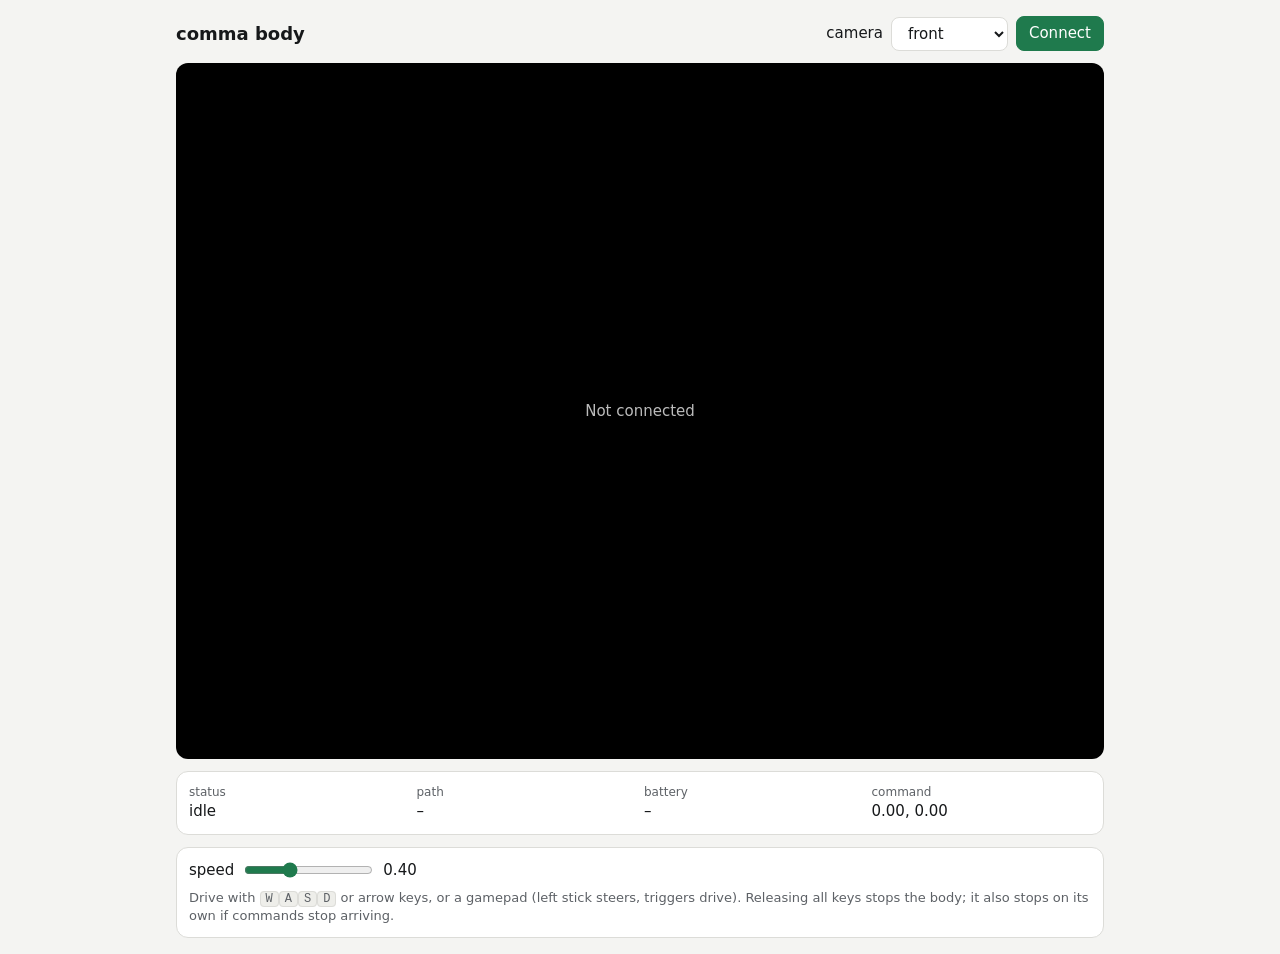
==== openpilot/tools/bodyteleop/static/index.html @ c34d11ce "tools: local comma body teleop without connect tools/bodyteleop/web.py --body <ip> serves a control " ====
<!doctype html>
<html lang="en">
<head>
<meta charset="utf-8">
<meta name="viewport" content="width=device-width, initial-scale=1">
<title>comma body teleop</title>
<style>
  :root {
    --bg: #f4f4f2; --panel: #ffffff; --text: #16181a; --muted: #5d6166; --line: #dcdcd8;
    --accent: #1f7a4d; --warn: #a15c00; --bad: #b3261e; --key: #eeeeea;
  }
  @media (prefers-color-scheme: dark) {
    :root { --bg: #111213; --panel: #1b1d1f; --text: #ececea; --muted: #9a9ea3; --line: #2c2f32;
            --accent: #4cc38a; --warn: #e0a24a; --bad: #ef6b62; --key: #26292c; }
  }
  * { box-sizing: border-box; }
  body { margin: 0; background: var(--bg); color: var(--text); font: 15px/1.4 system-ui, -apple-system, sans-serif; }
  main { max-width: 960px; margin: 0 auto; padding: 16px; display: grid; gap: 12px; }
  header { display: flex; align-items: center; justify-content: space-between; gap: 12px; flex-wrap: wrap; }
  h1 { font-size: 18px; margin: 0; font-weight: 600; }
  .row { display: flex; gap: 8px; align-items: center; flex-wrap: wrap; }
  button, select { font: inherit; color: var(--text); background: var(--panel); border: 1px solid var(--line);
                   border-radius: 8px; padding: 6px 12px; cursor: pointer; }
  button.primary { background: var(--accent); border-color: var(--accent); color: #fff; }
  .video { position: relative; background: #000; border-radius: 12px; overflow: hidden; aspect-ratio: 4 / 3; }
  video { width: 100%; height: 100%; object-fit: contain; display: block; }
  .overlay { position: absolute; inset: 0; display: grid; place-items: center; color: #bbb; text-align: center; padding: 16px; }
  .overlay[hidden] { display: none; }
  .panel { background: var(--panel); border: 1px solid var(--line); border-radius: 12px; padding: 12px; }
  .stats { display: grid; grid-template-columns: repeat(auto-fit, minmax(150px, 1fr)); gap: 8px; }
  .stat .label { color: var(--muted); font-size: 12px; }
  .stat .value { font-variant-numeric: tabular-nums; }
  .ok { color: var(--accent); } .warn { color: var(--warn); } .bad { color: var(--bad); }
  kbd { background: var(--key); border: 1px solid var(--line); border-radius: 4px; padding: 0 5px; font: 12px ui-monospace, monospace; }
  .help { color: var(--muted); font-size: 13px; }
  input[type=range] { accent-color: var(--accent); }
</style>
</head>
<body>
<main>
  <header>
    <h1>comma body</h1>
    <div class="row">
      <label for="camera">camera</label>
      <select id="camera">
        <option value="driver">front</option>
        <option value="wideRoad">rear wide</option>
        <option value="road">rear</option>
      </select>
      <button id="connect" class="primary">Connect</button>
    </div>
  </header>

  <div class="video">
    <video id="video" autoplay playsinline muted></video>
    <div class="overlay" id="overlay">Not connected</div>
  </div>

  <div class="panel stats">
    <div class="stat"><div class="label">status</div><div class="value" id="status">idle</div></div>
    <div class="stat"><div class="label">path</div><div class="value" id="path">–</div></div>
    <div class="stat"><div class="label">battery</div><div class="value" id="battery">–</div></div>
    <div class="stat"><div class="label">command</div><div class="value" id="command">0.00, 0.00</div></div>
  </div>

  <div class="panel row">
    <label for="speed">speed</label>
    <input id="speed" type="range" min="0.1" max="1" step="0.05" value="0.4">
    <span id="speedValue">0.40</span>
    <span class="help">Drive with <kbd>W</kbd><kbd>A</kbd><kbd>S</kbd><kbd>D</kbd> or arrow keys, or a gamepad (left stick steers, triggers drive).
      Releasing all keys stops the body; it also stops on its own if commands stop arriving.</span>
  </div>
</main>

<script>
const $ = (id) => document.getElementById(id);
let pc = null, dc = null, sendTimer = null, statsTimer = null;
let command = [0, 0];  // [throttle (negative = forward), turn (positive = left)]
const keys = new Set();

function setStatus(text, cls = '') { $('status').textContent = text; $('status').className = 'value ' + cls; }
function send(type, data) { if (dc && dc.readyState === 'open') dc.send(JSON.stringify({ type, data })); }
function isRear() { return $('camera').value !== 'driver'; }

function updateCommand() {
  const speed = parseFloat($('speed').value);
  let throttle = 0, turn = 0;
  if (keys.has('w') || keys.has('arrowup')) throttle -= speed;
  if (keys.has('s') || keys.has('arrowdown')) throttle += speed;
  if (keys.has('a') || keys.has('arrowleft')) turn += speed;
  if (keys.has('d') || keys.has('arrowright')) turn -= speed;

  const gp = [...(navigator.getGamepads?.() || [])].find(Boolean);
  if (gp && keys.size === 0) {
    const lx = Math.abs(gp.axes[0] || 0) < 0.15 ? 0 : gp.axes[0];
    const rt = gp.buttons[7]?.value || 0, lt = gp.buttons[6]?.value || 0;
    throttle = (lt - rt) * speed;
    turn = -lx * speed;
  }
  // looking out a rear camera, drive the way the picture faces
  command = [isRear() ? -throttle : throttle, turn];
  $('command').textContent = `${command[0].toFixed(2)}, ${command[1].toFixed(2)}`;
}

async function updateStats() {
  if (!pc) return;
  const stats = await pc.getStats();
  let pair = null;
  stats.forEach((s) => { if (s.type === 'transport' && s.selectedCandidatePairId) pair = stats.get(s.selectedCandidatePairId); });
  if (!pair) stats.forEach((s) => { if (s.type === 'candidate-pair' && s.nominated && s.state === 'succeeded') pair = s; });
  if (!pair) return;
  const local = stats.get(pair.localCandidateId), remote = stats.get(pair.remoteCandidateId);
  const relayed = local?.candidateType === 'relay' || remote?.candidateType === 'relay';
  const addr = remote?.address || remote?.ip || '?';
  const lan = /^(10\.|192\.168\.|172\.(1[6-9]|2\d|3[01])\.|169\.254\.)/.test(addr);
  $('path').textContent = relayed ? 'relayed (!)' : lan ? `direct, LAN (${addr})` : `direct (${addr})`;
  $('path').className = 'value ' + (relayed ? 'bad' : lan ? 'ok' : 'warn');
}

function disconnect(reason = 'Not connected') {
  clearInterval(sendTimer); clearInterval(statsTimer);
  sendTimer = statsTimer = null;
  if (dc) { try { send('testJoystick', { axes: [0, 0], buttons: [false] }); } catch (e) {} }
  if (pc) pc.close();
  pc = dc = null;
  $('video').srcObject = null;
  $('overlay').textContent = reason; $('overlay').hidden = false;
  $('path').textContent = '–'; $('path').className = 'value';
  $('connect').textContent = 'Connect';
  setStatus('idle');
}

async function connect() {
  setStatus('connecting…', 'warn');
  $('connect').textContent = 'Disconnect';
  // no STUN/TURN servers: on your own network the browser and body reach each other directly
  pc = new RTCPeerConnection({ iceServers: [] });
  const transceiver = pc.addTransceiver('video', { direction: 'recvonly' });
  const h264 = (RTCRtpReceiver.getCapabilities('video')?.codecs || []).filter((c) => c.mimeType === 'video/H264');
  if (h264.length) transceiver.setCodecPreferences(h264);

  pc.ontrack = (evt) => {
    if ('playoutDelayHint' in evt.receiver) evt.receiver.playoutDelayHint = 0;
    $('video').srcObject = new MediaStream([evt.track]);
    $('overlay').hidden = true;
  };
  pc.onconnectionstatechange = () => {
    if (!pc) return;
    const s = pc.connectionState;
    if (s === 'connected') setStatus('connected', 'ok');
    else if (s === 'failed' || s === 'disconnected' || s === 'closed') disconnect(`Connection ${s}`);
  };

  dc = pc.createDataChannel('data', { ordered: true });
  dc.onopen = () => {
    send('livestreamVideoEnable', { enabled: true });
    if ($('camera').value !== 'driver') send('livestreamCameraSwitch', { camera: $('camera').value });
    sendTimer = setInterval(() => { updateCommand(); send('testJoystick', { axes: command, buttons: [false] }); }, 50);
    statsTimer = setInterval(updateStats, 1000);
  };
  dc.onmessage = (evt) => {
    try {
      const msg = JSON.parse(typeof evt.data === 'string' ? evt.data : new TextDecoder().decode(evt.data));
      if (msg.type === 'carState') {
        const level = Math.round((msg.data.fuelGauge || 0) * 100);
        $('battery').textContent = `${level}%${msg.data.charging ? ' (charging)' : ''}`;
      } else if (msg.type === 'disconnect') {
        disconnect(msg.data || 'Disconnected by the body');
      }
    } catch (e) { /* ignore malformed messages */ }
  };

  try {
    await pc.setLocalDescription(await pc.createOffer());
    await new Promise((resolve) => {
      if (pc.iceGatheringState === 'complete') return resolve();
      pc.addEventListener('icegatheringstatechange', () => pc.iceGatheringState === 'complete' && resolve());
      setTimeout(resolve, 2000);
    });
    const resp = await fetch('/offer', { method: 'POST', headers: { 'Content-Type': 'application/json' },
                                         body: JSON.stringify({ sdp: pc.localDescription.sdp }) });
    const answer = await resp.json();
    if (answer.error) throw new Error(answer.message || answer.error);
    await pc.setRemoteDescription({ type: 'answer', sdp: answer.sdp });
  } catch (e) {
    disconnect(`Couldn't connect: ${e.message}`);
    setStatus('error', 'bad');
  }
}

$('connect').onclick = () => (pc ? disconnect() : connect());
$('camera').onchange = () => send('livestreamCameraSwitch', { camera: $('camera').value });
$('speed').oninput = () => { $('speedValue').textContent = parseFloat($('speed').value).toFixed(2); };

const DRIVE_KEYS = ['w', 'a', 's', 'd', 'arrowup', 'arrowdown', 'arrowleft', 'arrowright'];
addEventListener('keydown', (e) => { const k = e.key.toLowerCase(); if (DRIVE_KEYS.includes(k)) { keys.add(k); e.preventDefault(); } });
addEventListener('keyup', (e) => keys.delete(e.key.toLowerCase()));
// stop if the page loses focus, so a stuck key can't keep it driving
addEventListener('blur', () => keys.clear());
document.addEventListener('visibilitychange', () => { if (document.hidden) keys.clear(); });
addEventListener('beforeunload', () => disconnect());
</script>
</body>
</html>
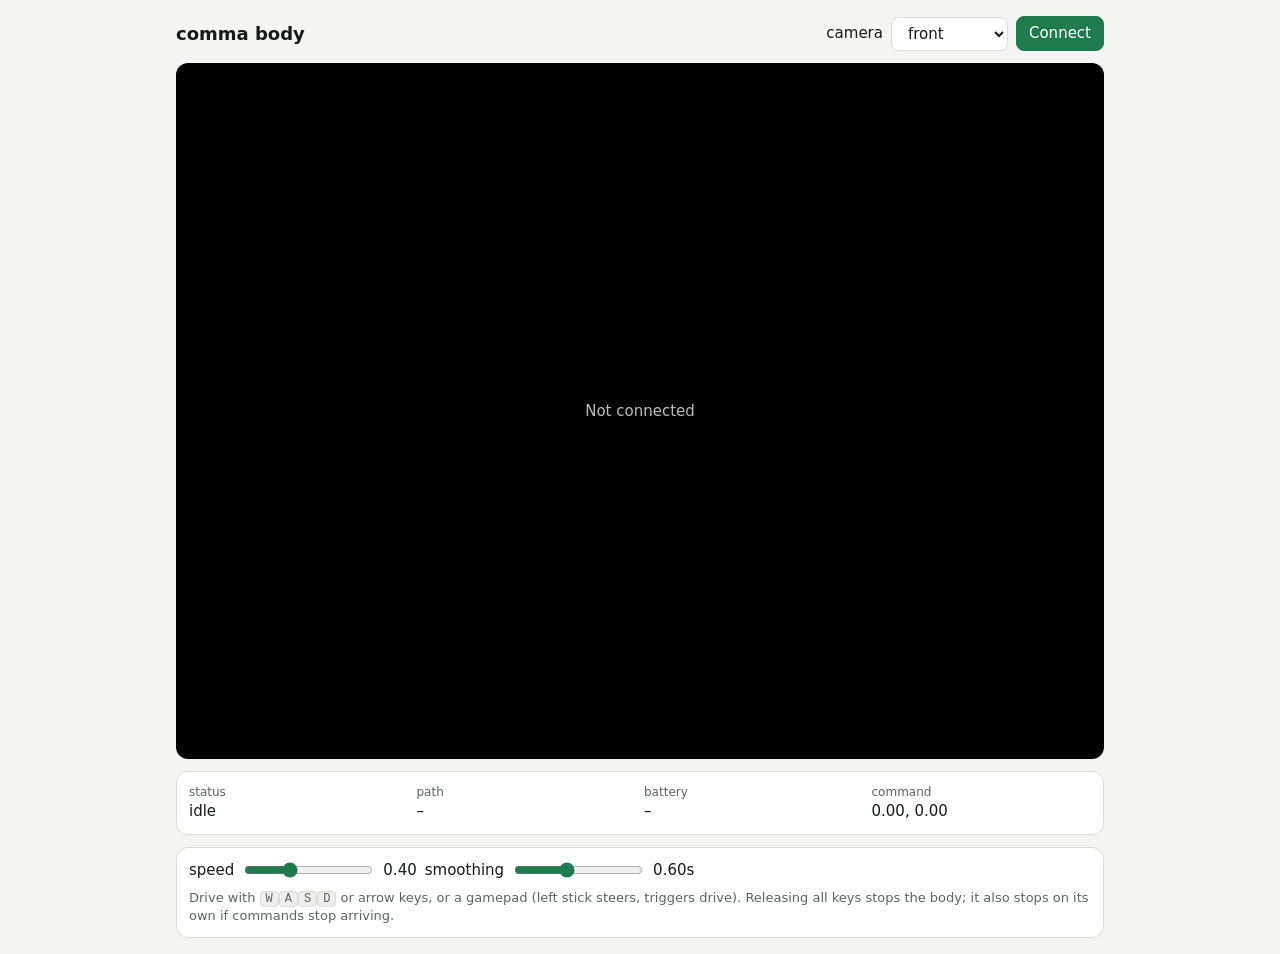
==== commit fd801eaa: "bodyteleop: ramp commands instead of stepping them Pressing a key sent the full speed at once, which" ====
--- a/openpilot/tools/bodyteleop/static/index.html
+++ b/openpilot/tools/bodyteleop/static/index.html
@@ -67,6 +67,9 @@
     <label for="speed">speed</label>
     <input id="speed" type="range" min="0.1" max="1" step="0.05" value="0.4">
     <span id="speedValue">0.40</span>
+    <label for="ramp">smoothing</label>
+    <input id="ramp" type="range" min="0" max="1.5" step="0.05" value="0.6">
+    <span id="rampValue">0.60s</span>
     <span class="help">Drive with <kbd>W</kbd><kbd>A</kbd><kbd>S</kbd><kbd>D</kbd> or arrow keys, or a gamepad (left stick steers, triggers drive).
       Releasing all keys stops the body; it also stops on its own if commands stop arriving.</span>
   </div>
@@ -76,6 +79,8 @@
 const $ = (id) => document.getElementById(id);
 let pc = null, dc = null, sendTimer = null, statsTimer = null;
 let command = [0, 0];  // [throttle (negative = forward), turn (positive = left)]
+let smoothed = [0, 0];
+const TICK = 0.05;  // seconds between commands
 const keys = new Set();
 
 function setStatus(text, cls = '') { $('status').textContent = text; $('status').className = 'value ' + cls; }
@@ -97,8 +102,19 @@
     throttle = (lt - rt) * speed;
     turn = -lx * speed;
   }
+  // ramp toward the target instead of jumping to it (a trapezoid instead of a box), so the body
+  // doesn't lurch. slowing down ramps twice as fast, and never takes longer than 0.3s to stop
+  const ramp = parseFloat($('ramp').value);
+  const up = ramp > 0 ? TICK / ramp : Infinity;
+  const down = ramp > 0 ? TICK / Math.min(ramp / 2, 0.3) : Infinity;
+  smoothed = [throttle, turn].map((target, i) => {
+    const cur = smoothed[i];
+    const slowing = Math.abs(target) < Math.abs(cur) || (cur !== 0 && Math.sign(target) !== Math.sign(cur));
+    const step = slowing ? down : up;
+    return Math.abs(target - cur) <= step ? target : cur + Math.sign(target - cur) * step;
+  });
   // looking out a rear camera, drive the way the picture faces
-  command = [isRear() ? -throttle : throttle, turn];
+  command = [isRear() ? -smoothed[0] : smoothed[0], smoothed[1]];
   $('command').textContent = `${command[0].toFixed(2)}, ${command[1].toFixed(2)}`;
 }
 
@@ -123,6 +139,7 @@
   if (dc) { try { send('testJoystick', { axes: [0, 0], buttons: [false] }); } catch (e) {} }
   if (pc) pc.close();
   pc = dc = null;
+  smoothed = [0, 0];
   $('video').srcObject = null;
   $('overlay').textContent = reason; $('overlay').hidden = false;
   $('path').textContent = '–'; $('path').className = 'value';
@@ -191,6 +208,7 @@
 $('connect').onclick = () => (pc ? disconnect() : connect());
 $('camera').onchange = () => send('livestreamCameraSwitch', { camera: $('camera').value });
 $('speed').oninput = () => { $('speedValue').textContent = parseFloat($('speed').value).toFixed(2); };
+$('ramp').oninput = () => { $('rampValue').textContent = parseFloat($('ramp').value).toFixed(2) + 's'; };
 
 const DRIVE_KEYS = ['w', 'a', 's', 'd', 'arrowup', 'arrowdown', 'arrowleft', 'arrowright'];
 addEventListener('keydown', (e) => { const k = e.key.toLowerCase(); if (DRIVE_KEYS.includes(k)) { keys.add(k); e.preventDefault(); } });
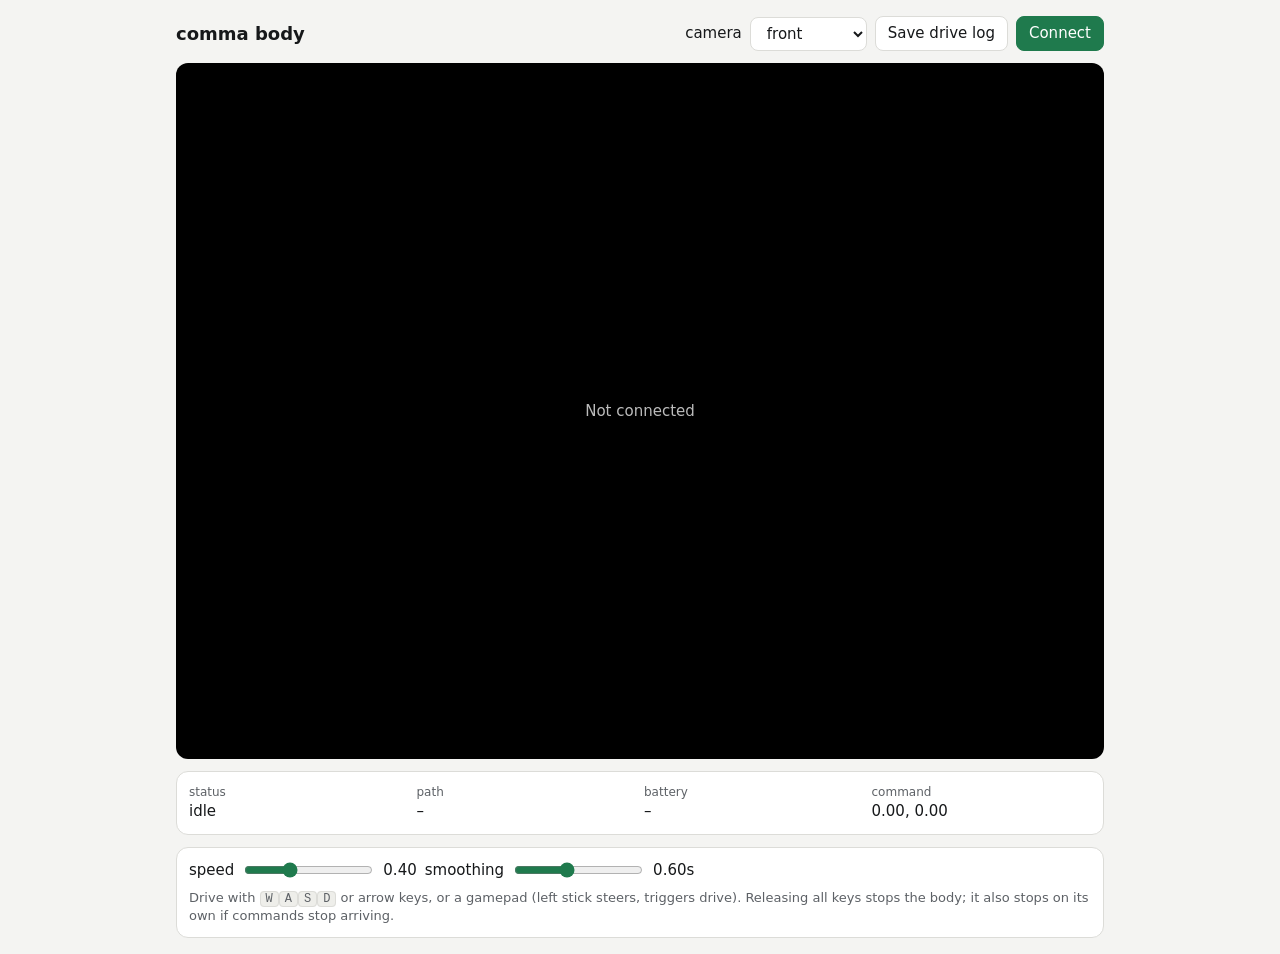
==== commit 217cd0b0: "bodyteleop: drive log for tuning Keep commanded vs. measured wheel speed and motor torque in the pag" ====
--- a/openpilot/tools/bodyteleop/static/index.html
+++ b/openpilot/tools/bodyteleop/static/index.html
@@ -47,6 +47,7 @@
         <option value="wideRoad">rear wide</option>
         <option value="road">rear</option>
       </select>
+      <button id="savelog" title="Save commanded vs. measured speed and motor torque from this session as a CSV, for tuning">Save drive log</button>
       <button id="connect" class="primary">Connect</button>
     </div>
   </header>
@@ -81,6 +82,10 @@
 let command = [0, 0];  // [throttle (negative = forward), turn (positive = left)]
 let smoothed = [0, 0];
 const TICK = 0.05;  // seconds between commands
+// tuning log, kept in this page's memory only (last ~10 minutes) until you save it
+const LOG_MAX = 12000;
+let driveLog = [];
+let latest = { speedL: 0, speedR: 0, vEgo: 0, torqueL: 0, torqueR: 0 };
 const keys = new Set();
 
 function setStatus(text, cls = '') { $('status').textContent = text; $('status').className = 'value ' + cls; }
@@ -172,7 +177,13 @@
   dc.onopen = () => {
     send('livestreamVideoEnable', { enabled: true });
     if ($('camera').value !== 'driver') send('livestreamCameraSwitch', { camera: $('camera').value });
-    sendTimer = setInterval(() => { updateCommand(); send('testJoystick', { axes: command, buttons: [false] }); }, 50);
+    sendTimer = setInterval(() => {
+      updateCommand();
+      send('testJoystick', { axes: command, buttons: [false] });
+      driveLog.push([(performance.now() / 1000).toFixed(3), command[0].toFixed(3), command[1].toFixed(3),
+                     latest.speedL, latest.speedR, latest.vEgo, latest.torqueL, latest.torqueR]);
+      if (driveLog.length > LOG_MAX) driveLog.shift();
+    }, 50);
     statsTimer = setInterval(updateStats, 1000);
   };
   dc.onmessage = (evt) => {
@@ -181,6 +192,10 @@
       if (msg.type === 'carState') {
         const level = Math.round((msg.data.fuelGauge || 0) * 100);
         $('battery').textContent = `${level}%${msg.data.charging ? ' (charging)' : ''}`;
+        latest.speedL = msg.data.wheelSpeeds?.fl ?? 0; latest.speedR = msg.data.wheelSpeeds?.fr ?? 0; latest.vEgo = msg.data.vEgo ?? 0;
+      } else if (msg.type === 'carOutput') {
+        // the body's controller reports left/right motor torque in these fields
+        latest.torqueL = msg.data.actuatorsOutput?.accel ?? 0; latest.torqueR = msg.data.actuatorsOutput?.torque ?? 0;
       } else if (msg.type === 'disconnect') {
         disconnect(msg.data || 'Disconnected by the body');
       }
@@ -206,6 +221,13 @@
 }
 
 $('connect').onclick = () => (pc ? disconnect() : connect());
+$('savelog').onclick = () => {
+  const csv = 'time_s,cmd_throttle,cmd_turn,wheel_rpm_l,wheel_rpm_r,v_ego,torque_l,torque_r\n' + driveLog.map((r) => r.join(',')).join('\n');
+  const a = document.createElement('a');
+  a.href = URL.createObjectURL(new Blob([csv], { type: 'text/csv' }));
+  a.download = `body-drive-${new Date().toISOString().replace(/[:.]/g, '-')}.csv`;
+  a.click();
+};
 $('camera').onchange = () => send('livestreamCameraSwitch', { camera: $('camera').value });
 $('speed').oninput = () => { $('speedValue').textContent = parseFloat($('speed').value).toFixed(2); };
 $('ramp').oninput = () => { $('rampValue').textContent = parseFloat($('ramp').value).toFixed(2) + 's'; };
